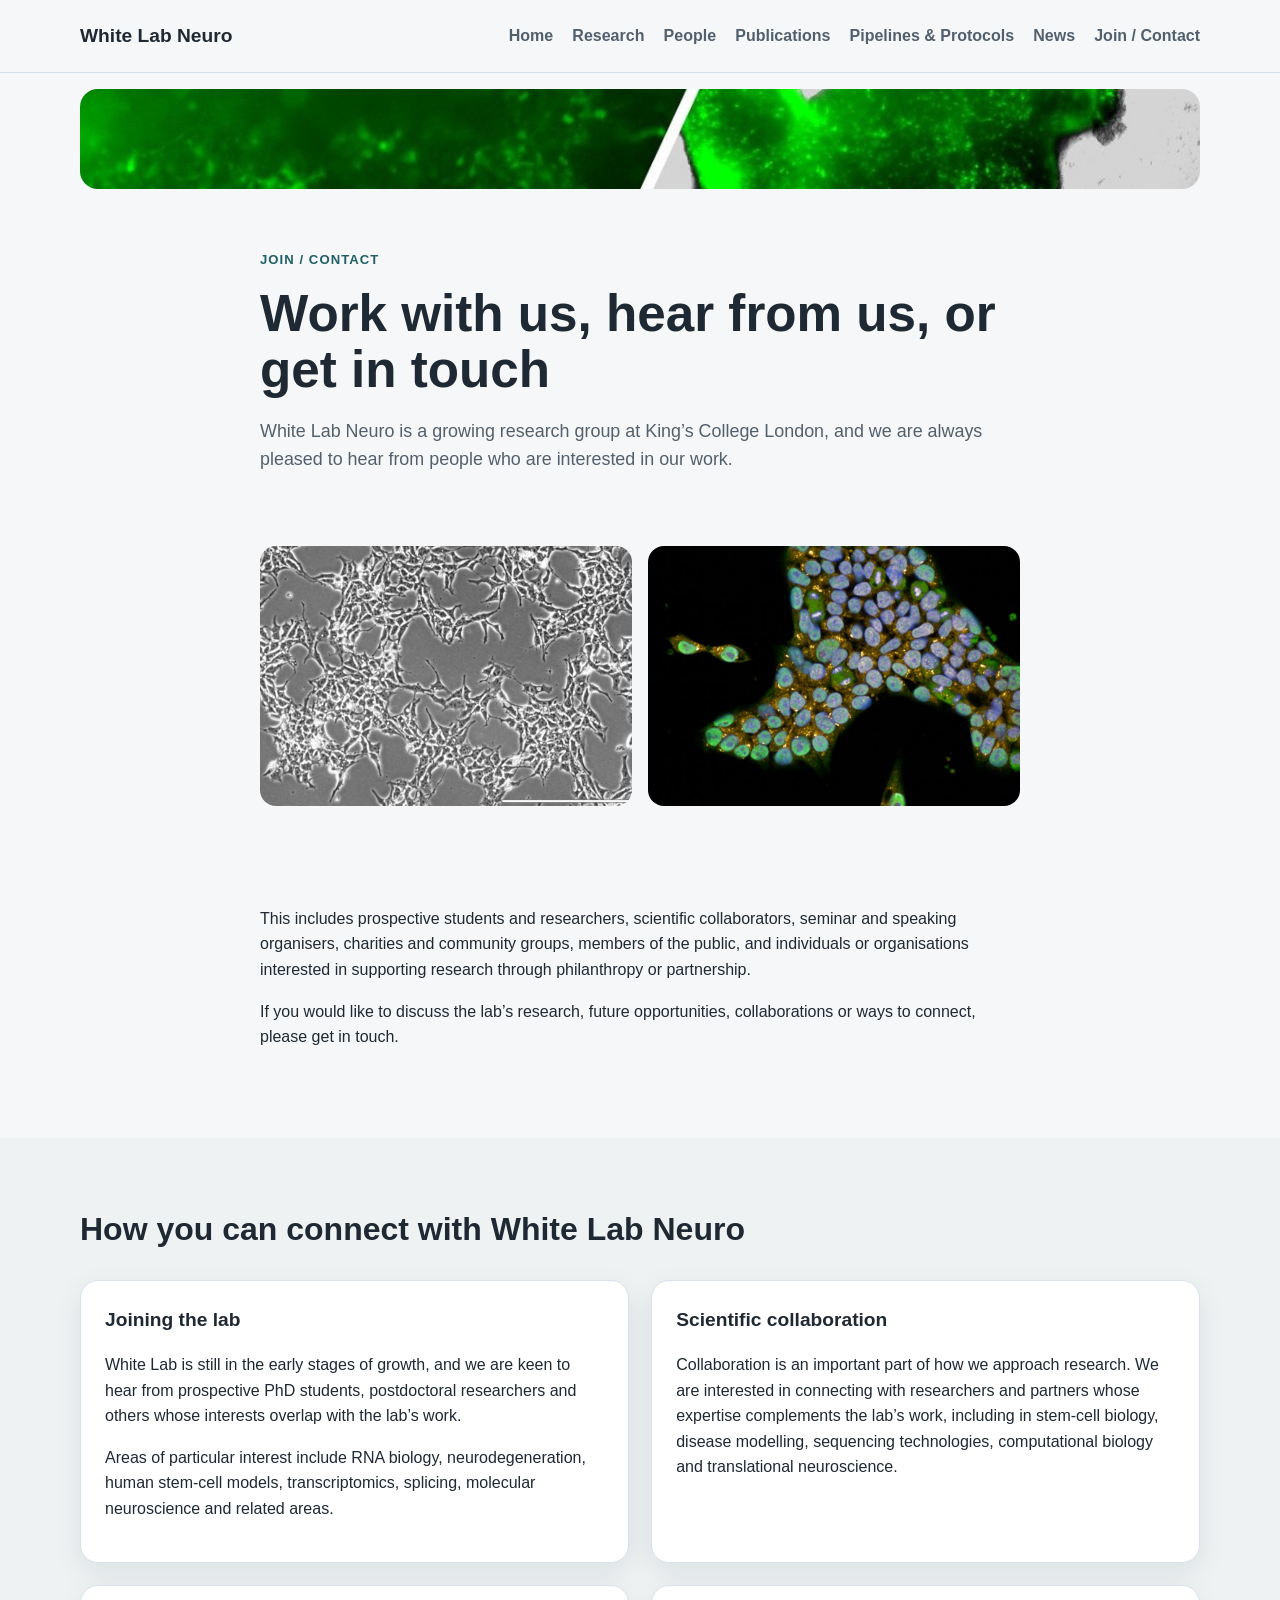
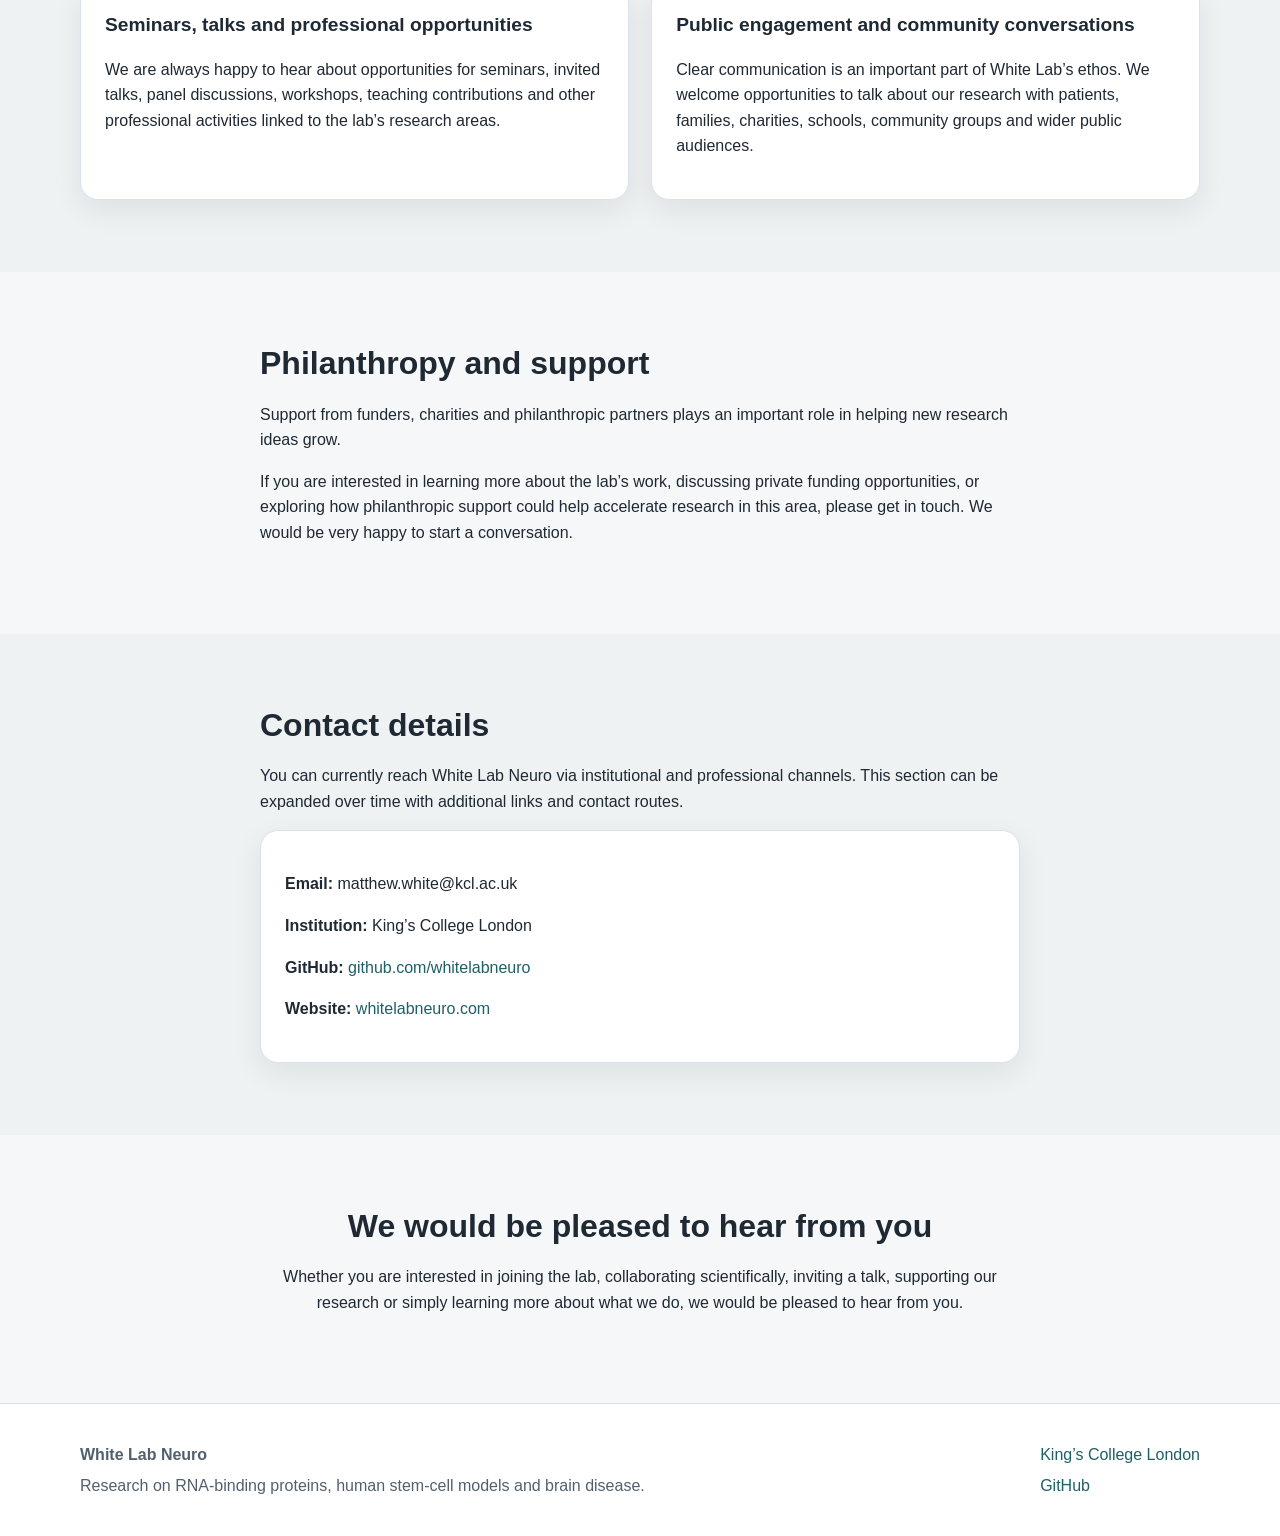
==== contact.html @ cee465a3 "Update contact.html" ====
<!DOCTYPE html>
<html lang="en">
<head>
  <meta charset="utf-8">
  <meta name="viewport" content="width=device-width, initial-scale=1">
  <title>Join / Contact | White Lab Neuro</title>
  <meta name="description" content="Get in touch with White Lab Neuro about collaboration, future opportunities, seminars, public engagement and research support.">
  <link rel="canonical" href="https://whitelabneuro.com/contact.html">
  <link rel="stylesheet" href="style.css">
</head>
<body>
  <header class="site-header">
    <div class="container header-inner">
      <a class="site-title" href="/">White Lab Neuro</a>
      <nav class="site-nav" aria-label="Main navigation">
        <ul>
          <li><a href="/">Home</a></li>
          <li><a href="research.html">Research</a></li>
          <li><a href="people.html">People</a></li>
          <li><a href="publications.html">Publications</a></li>
          <li><a href="pipelines.html">Pipelines &amp; Protocols</a></li>
          <li><a href="news.html">News</a></li>
          <li><a href="contact.html">Join / Contact</a></li>
        </ul>
      </nav>
    </div>
  </header>

  <main>
    <section class="section page-banner-section">
  <div class="container">
    <img src="images/page-images/common-banner-neurons.jpg" alt="Fluorescence microscopy banner image of human neurons" class="page-banner-image">
  </div>
</section>
    
    <section class="hero hero-small">
      <div class="container narrow">
        <p class="eyebrow">Join / Contact</p>
        <h1>Work with us, hear from us, or get in touch</h1>
        <p class="lead">
          White Lab Neuro is a growing research group at King’s College London, and we are always
          pleased to hear from people who are interested in our work.
        </p>
      </div>
    </section>

<section class="section page-image-section">
  <div class="container narrow">
    <div class="page-image-grid">
      <img src="images/page-images/iPSCs.jpg" alt="Brightfield image of induced pluripotent stem cells">
      <img src="images/page-images/Human-stem-cells-TDP-43.jpg" alt="Fluorescence microscopy image of human stem cells with TDP-43 staining">
    </div>
  </div>
</section>
    
    <section class="section">
      <div class="container narrow">
        <p>
          This includes prospective students and researchers, scientific collaborators, seminar and
          speaking organisers, charities and community groups, members of the public, and
          individuals or organisations interested in supporting research through philanthropy or
          partnership.
        </p>
        <p>
          If you would like to discuss the lab’s research, future opportunities, collaborations or
          ways to connect, please get in touch.
        </p>
      </div>
    </section>

    <section class="section section-alt">
      <div class="container">
        <h2>How you can connect with White Lab Neuro</h2>
        <div class="card-grid">
          <article class="card">
            <h3>Joining the lab</h3>
            <p>
              White Lab is still in the early stages of growth, and we are keen to hear from
              prospective PhD students, postdoctoral researchers and others whose interests overlap
              with the lab’s work.
            </p>
            <p>
              Areas of particular interest include RNA biology, neurodegeneration, human stem-cell
              models, transcriptomics, splicing, molecular neuroscience and related areas.
            </p>
          </article>

          <article class="card">
            <h3>Scientific collaboration</h3>
            <p>
              Collaboration is an important part of how we approach research. We are interested in
              connecting with researchers and partners whose expertise complements the lab’s work,
              including in stem-cell biology, disease modelling, sequencing technologies,
              computational biology and translational neuroscience.
            </p>
          </article>

          <article class="card">
            <h3>Seminars, talks and professional opportunities</h3>
            <p>
              We are always happy to hear about opportunities for seminars, invited talks, panel
              discussions, workshops, teaching contributions and other professional activities linked
              to the lab’s research areas.
            </p>
          </article>

          <article class="card">
            <h3>Public engagement and community conversations</h3>
            <p>
              Clear communication is an important part of White Lab’s ethos. We welcome opportunities
              to talk about our research with patients, families, charities, schools, community
              groups and wider public audiences.
            </p>
          </article>
        </div>
      </div>
    </section>

    <section class="section">
      <div class="container narrow">
        <h2>Philanthropy and support</h2>
        <p>
          Support from funders, charities and philanthropic partners plays an important role in
          helping new research ideas grow.
        </p>
        <p>
          If you are interested in learning more about the lab’s work, discussing private funding
          opportunities, or exploring how philanthropic support could help accelerate research in
          this area, please get in touch. We would be very happy to start a conversation.
        </p>
      </div>
    </section>

    <section class="section section-alt">
      <div class="container narrow">
        <h2>Contact details</h2>
        <p>
          You can currently reach White Lab Neuro via institutional and professional channels. This
          section can be expanded over time with additional links and contact routes.
        </p>

        <div class="card">
          <p><strong>Email:</strong> matthew.white@kcl.ac.uk</p>
          <p><strong>Institution:</strong> King’s College London</p>
          <p><strong>GitHub:</strong> <a href="https://github.com/whitelabneuro/pipelines-and-protocols" target="_blank" rel="noopener noreferrer">github.com/whitelabneuro</a></p>
          <p><strong>Website:</strong> <a href="https://whitelabneuro.com" target="_blank" rel="noopener noreferrer">whitelabneuro.com</a></p>
        </div>
      </div>
    </section>

    <section class="section callout">
      <div class="container narrow">
        <h2>We would be pleased to hear from you</h2>
        <p>
          Whether you are interested in joining the lab, collaborating scientifically, inviting a
          talk, supporting our research or simply learning more about what we do, we would be
          pleased to hear from you.
        </p>
      </div>
    </section>
  </main>

  <footer class="site-footer">
    <div class="container footer-inner">
      <div>
        <p class="footer-title">White Lab Neuro</p>
        <p>Research on RNA-binding proteins, human stem-cell models and brain disease.</p>
      </div>
      <div>
        <p><a href="https://www.kcl.ac.uk/" target="_blank" rel="noopener noreferrer">King’s College London</a></p>
        <p><a href="https://github.com/whitelabneuro/pipelines-and-protocols" target="_blank" rel="noopener noreferrer">GitHub</a></p>
      </div>
    </div>
  </footer>
</body>
</html>
---- style.css ----
*,
*::before,
*::after {
  box-sizing: border-box;
}

:root {
  --bg: #f6f7f8;
  --surface: #ffffff;
  --surface-alt: #eef2f3;
  --text: #1f2933;
  --muted: #52606d;
  --border: #d9e2ec;
  --accent: #1f5f66;
  --accent-dark: #16474c;
  --shadow: 0 10px 30px rgba(15, 23, 42, 0.08);
  --radius: 18px;
  --max-width: 1120px;
}

html {
  scroll-behavior: smooth;
}

body {
  margin: 0;
  font-family: Arial, Helvetica, sans-serif;
  color: var(--text);
  background: var(--bg);
  line-height: 1.6;
}

img {
  max-width: 100%;
  display: block;
}

a {
  color: var(--accent);
  text-decoration: none;
}

a:hover {
  text-decoration: underline;
}

.container {
  width: min(var(--max-width), calc(100% - 2rem));
  margin: 0 auto;
}

.narrow {
  width: min(760px, 100%);
}

.site-header {
  background: rgba(246, 247, 248, 0.94);
  border-bottom: 1px solid var(--border);
  position: sticky;
  top: 0;
  backdrop-filter: blur(8px);
  z-index: 50;
}

.header-inner {
  display: flex;
  justify-content: space-between;
  align-items: center;
  gap: 1rem;
  min-height: 72px;
}

.site-title {
  font-size: 1.2rem;
  font-weight: 700;
  color: var(--text);
}

.site-title:hover {
  text-decoration: none;
}

.site-nav ul {
  list-style: none;
  display: flex;
  flex-wrap: wrap;
  gap: 1.2rem;
  margin: 0;
  padding: 0;
}

.site-nav a {
  color: var(--muted);
  font-weight: 600;
}

.site-nav a:hover {
  color: var(--accent);
  text-decoration: none;
}

.hero {
  padding: 5rem 0 4rem;
}

.hero-grid {
  display: grid;
  grid-template-columns: 1.6fr 0.9fr;
  gap: 2rem;
  align-items: center;
}

.eyebrow {
  margin: 0 0 0.8rem;
  text-transform: uppercase;
  letter-spacing: 0.08em;
  font-size: 0.82rem;
  color: var(--accent);
  font-weight: 700;
}

.hero h1 {
  margin: 0 0 1rem;
  font-size: clamp(2.2rem, 4vw, 4rem);
  line-height: 1.1;
}

.lead {
  font-size: 1.12rem;
  color: var(--muted);
  max-width: 760px;
}

.hero-actions {
  display: flex;
  flex-wrap: wrap;
  gap: 0.9rem;
  margin-top: 1.5rem;
}

.hero-small {
  padding: 2.5rem 0 2rem;
}

.button {
  display: inline-block;
  padding: 0.9rem 1.2rem;
  border-radius: 999px;
  font-weight: 700;
  transition: 0.2s ease;
}

.button:hover {
  text-decoration: none;
  transform: translateY(-1px);
}

.button-primary {
  background: var(--accent);
  color: #ffffff;
}

.button-primary:hover {
  background: var(--accent-dark);
}

.button-secondary {
  background: var(--surface);
  border: 1px solid var(--border);
  color: var(--text);
}

.hero-card,
.card,
.feature-list,
.split-highlight > div {
  background: var(--surface);
  border: 1px solid var(--border);
  border-radius: var(--radius);
  box-shadow: var(--shadow);
}

.hero-card {
  padding: 1.6rem;
}

.hero-card h2 {
  margin-top: 0;
  margin-bottom: 0.75rem;
}

.section {
  padding: 4.5rem 0;
}

.section-alt {
  background: var(--surface-alt);
}

.section h2 {
  margin-top: 0;
  margin-bottom: 1.2rem;
  font-size: 2rem;
  line-height: 1.2;
}

.card-grid {
  display: grid;
  grid-template-columns: repeat(2, minmax(0, 1fr));
  gap: 1.4rem;
  margin-top: 2rem;
}

.card {
  padding: 1.5rem;
}

.card h3 {
  margin-top: 0;
  margin-bottom: 0.75rem;
  font-size: 1.2rem;
}

.two-column {
  display: grid;
  grid-template-columns: 1.2fr 0.9fr;
  gap: 2rem;
  align-items: start;
}

.feature-list {
  padding: 1.5rem;
}

.feature-list ul {
  margin: 0;
  padding-left: 1.1rem;
}

.feature-list li + li {
  margin-top: 0.7rem;
}

.split-highlight {
  display: grid;
  grid-template-columns: repeat(2, minmax(0, 1fr));
  gap: 1.4rem;
}

.split-highlight > div {
  padding: 1.5rem;
}

.text-link {
  font-weight: 700;
}

.callout {
  text-align: center;
}

.site-footer {
  border-top: 1px solid var(--border);
  background: var(--surface);
  padding: 2rem 0;
}

.footer-inner {
  display: flex;
  justify-content: space-between;
  gap: 2rem;
  flex-wrap: wrap;
}

.footer-title {
  font-weight: 700;
  margin-top: 0;
  margin-bottom: 0.4rem;
}

.site-footer p {
  margin: 0.35rem 0;
  color: var(--muted);
}

main .narrow p {
  margin-bottom: 1rem;
}

.publication-card {
  display: flex;
  flex-direction: column;
  height: 100%;
}

.publication-image-wrap {
  width: 100%;
  margin-bottom: 0.4rem;
  padding: 0;
  background: transparent;
  border: none;
  border-radius: 0;
}

.publication-image {
  width: 100%;
  height: 120px;
  object-fit: contain;
  display: block;
  background: transparent;
  border: none;
  border-radius: 0;
}

.publication-top {
  display: block;
}

.publication-middle {
  flex-grow: 1;
  display: flex;
  align-items: center;
  justify-content: center;
  margin: 0.75rem 0 1rem;
}

.publication-figure {
  width: 100%;
  max-height: 220px;
  object-fit: contain;
  display: block;
  background: transparent;
  border: none;
  border-radius: 0;
}

.publication-bottom {
  margin-top: auto;
}

.publication-link {
  margin: 0;
  padding-top: 0.4rem;
}

.hero-photo-wrap {
  margin: 1rem 0 1rem;
}

.hero-photo {
  width: 100%;
  max-width: 320px;
  height: auto;
  display: block;
  margin: 0 auto;
  border-radius: 14px;
}

.page-banner-section {
  padding-top: 1rem;
  padding-bottom: 1.25rem;
}

.page-banner-image {
  display: block;
  width: 100%;
  height: 100px;
  object-fit: cover;
  border-radius: 18px;
}

.page-image-section {
  padding-top: 1.5rem;
  padding-bottom: 0.75rem;
}

.page-image-grid {
  display: grid;
  grid-template-columns: repeat(2, minmax(0, 1fr));
  gap: 1rem;
}

.page-image-grid img {
  display: block;
  width: 100%;
  height: 260px;
  object-fit: cover;
  border-radius: 16px;
}

@media (max-width: 700px) {
  .page-banner-image {
    height: 80px;
  }

  .page-image-grid {
    grid-template-columns: 1fr;
  }

  .page-image-grid img {
    height: auto;
  }
}

@media (max-width: 900px) {
  .hero-grid,
  .two-column,
  .split-highlight,
  .card-grid {
    grid-template-columns: 1fr;
  }

  .header-inner {
    align-items: flex-start;
    flex-direction: column;
    padding: 1rem 0;
  }

  .site-nav ul {
    gap: 0.9rem;
  }

  .hero {
    padding-top: 3.5rem;
  }
}
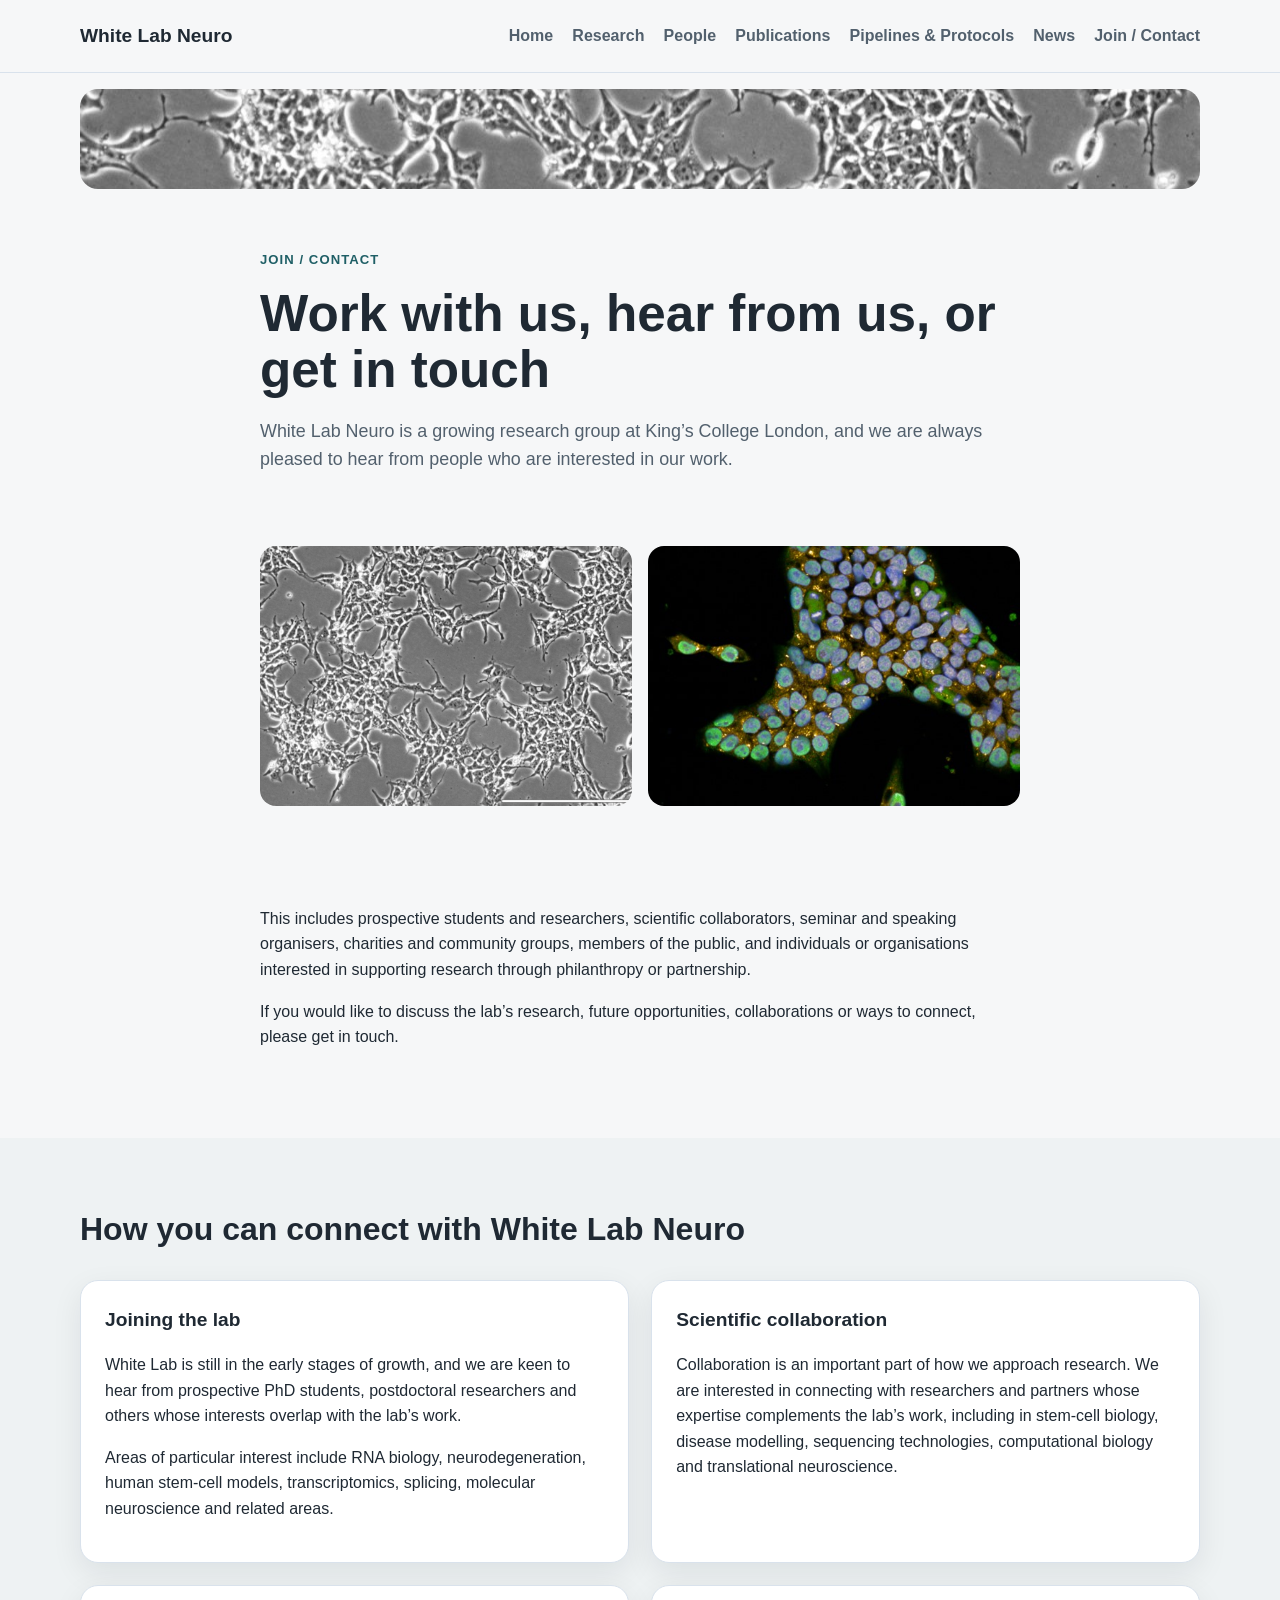
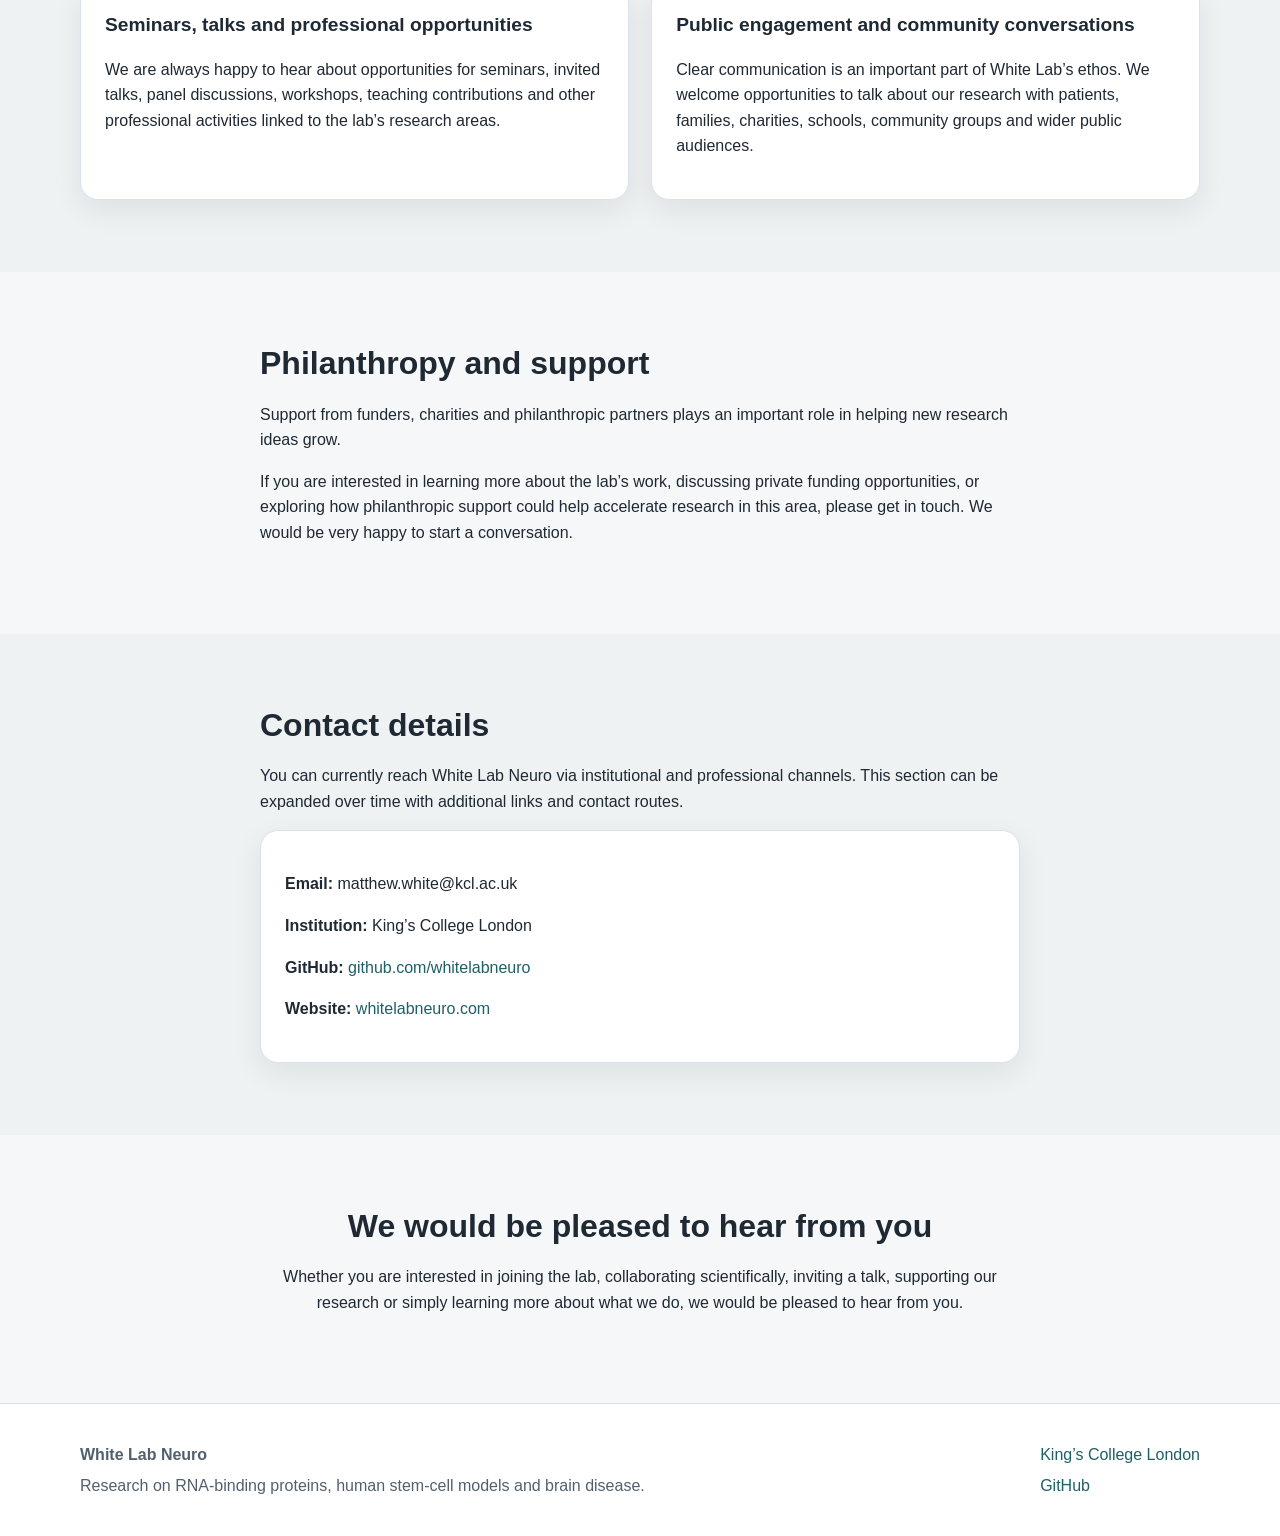
==== commit bb5e461c: "Update contact.html" ====
--- a/contact.html
+++ b/contact.html
@@ -29,7 +29,7 @@
   <main>
     <section class="section page-banner-section">
   <div class="container">
-    <img src="images/page-images/common-banner-neurons.jpg" alt="Fluorescence microscopy banner image of human neurons" class="page-banner-image">
+    <img src="images/page-images/common-banner-iPSCs.jpg" alt="Microscopy banner image of human iPSCs" class="page-banner-image">
   </div>
 </section>
     
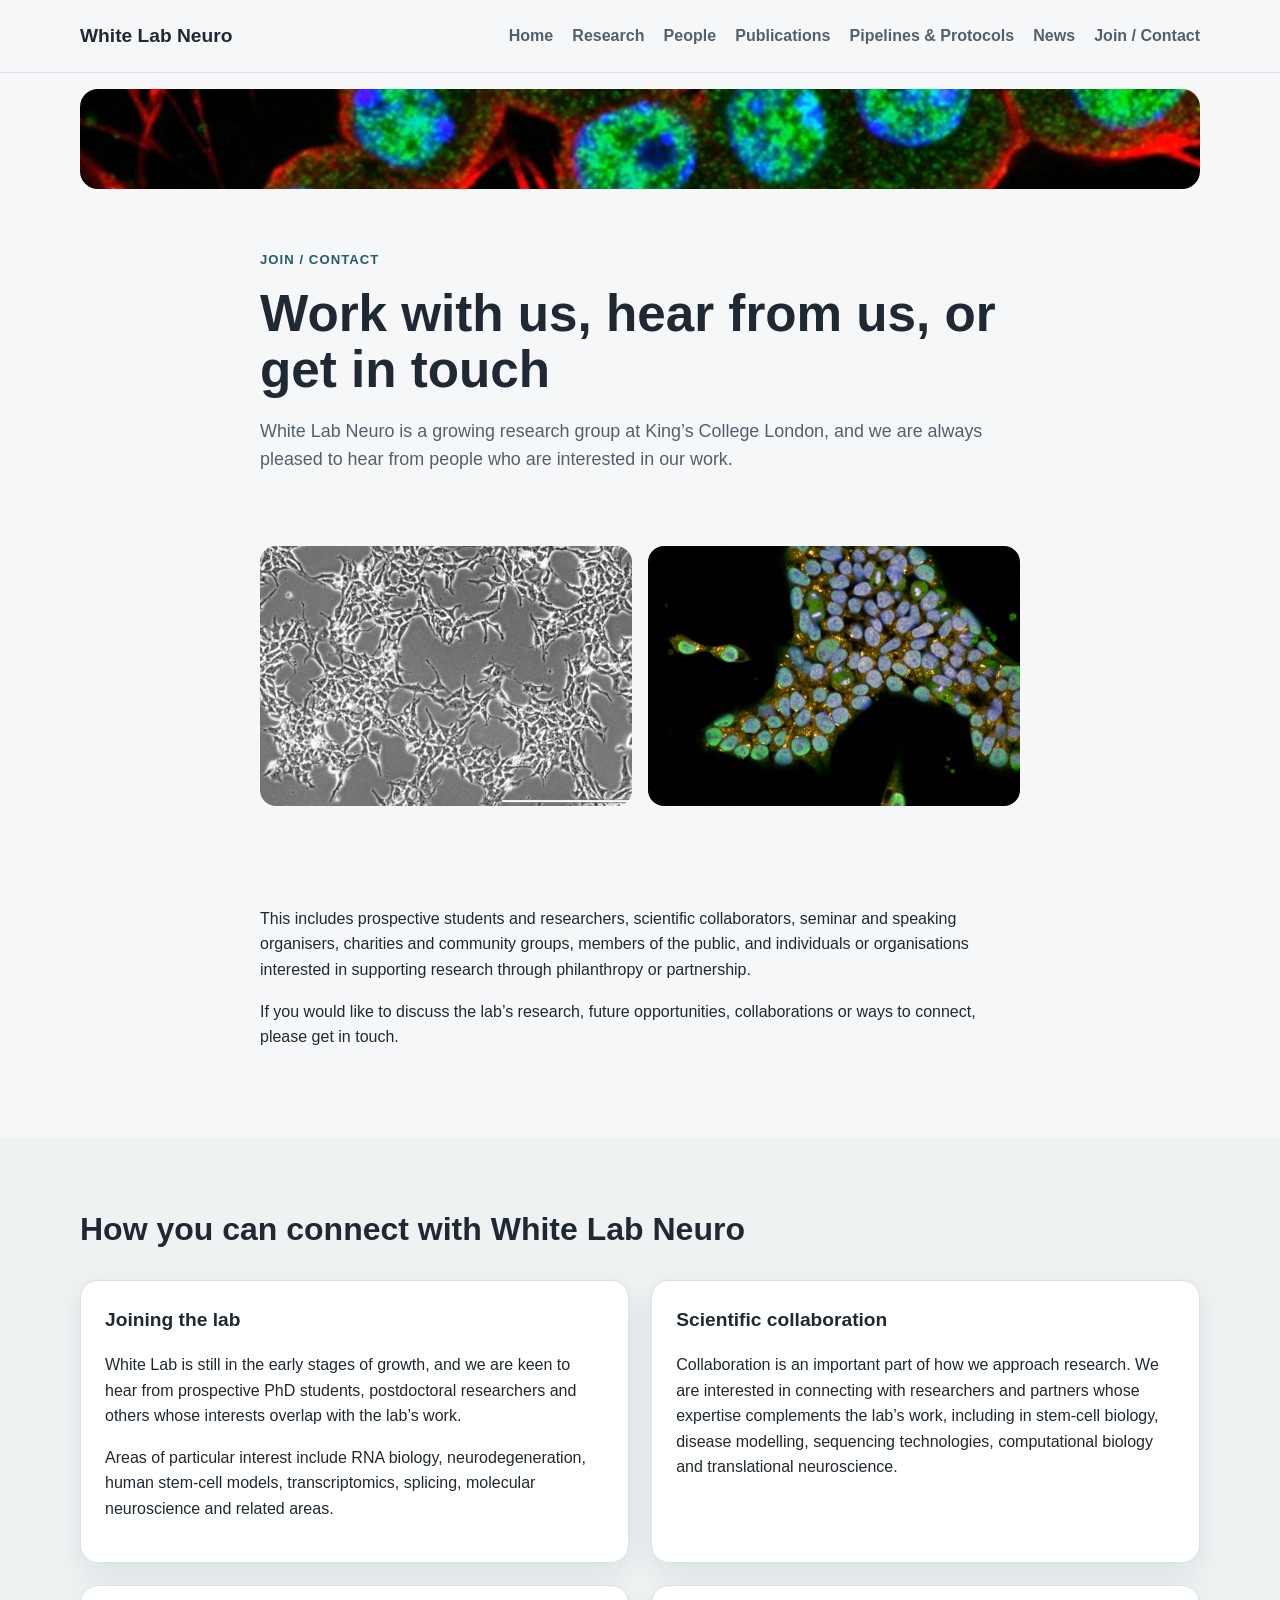
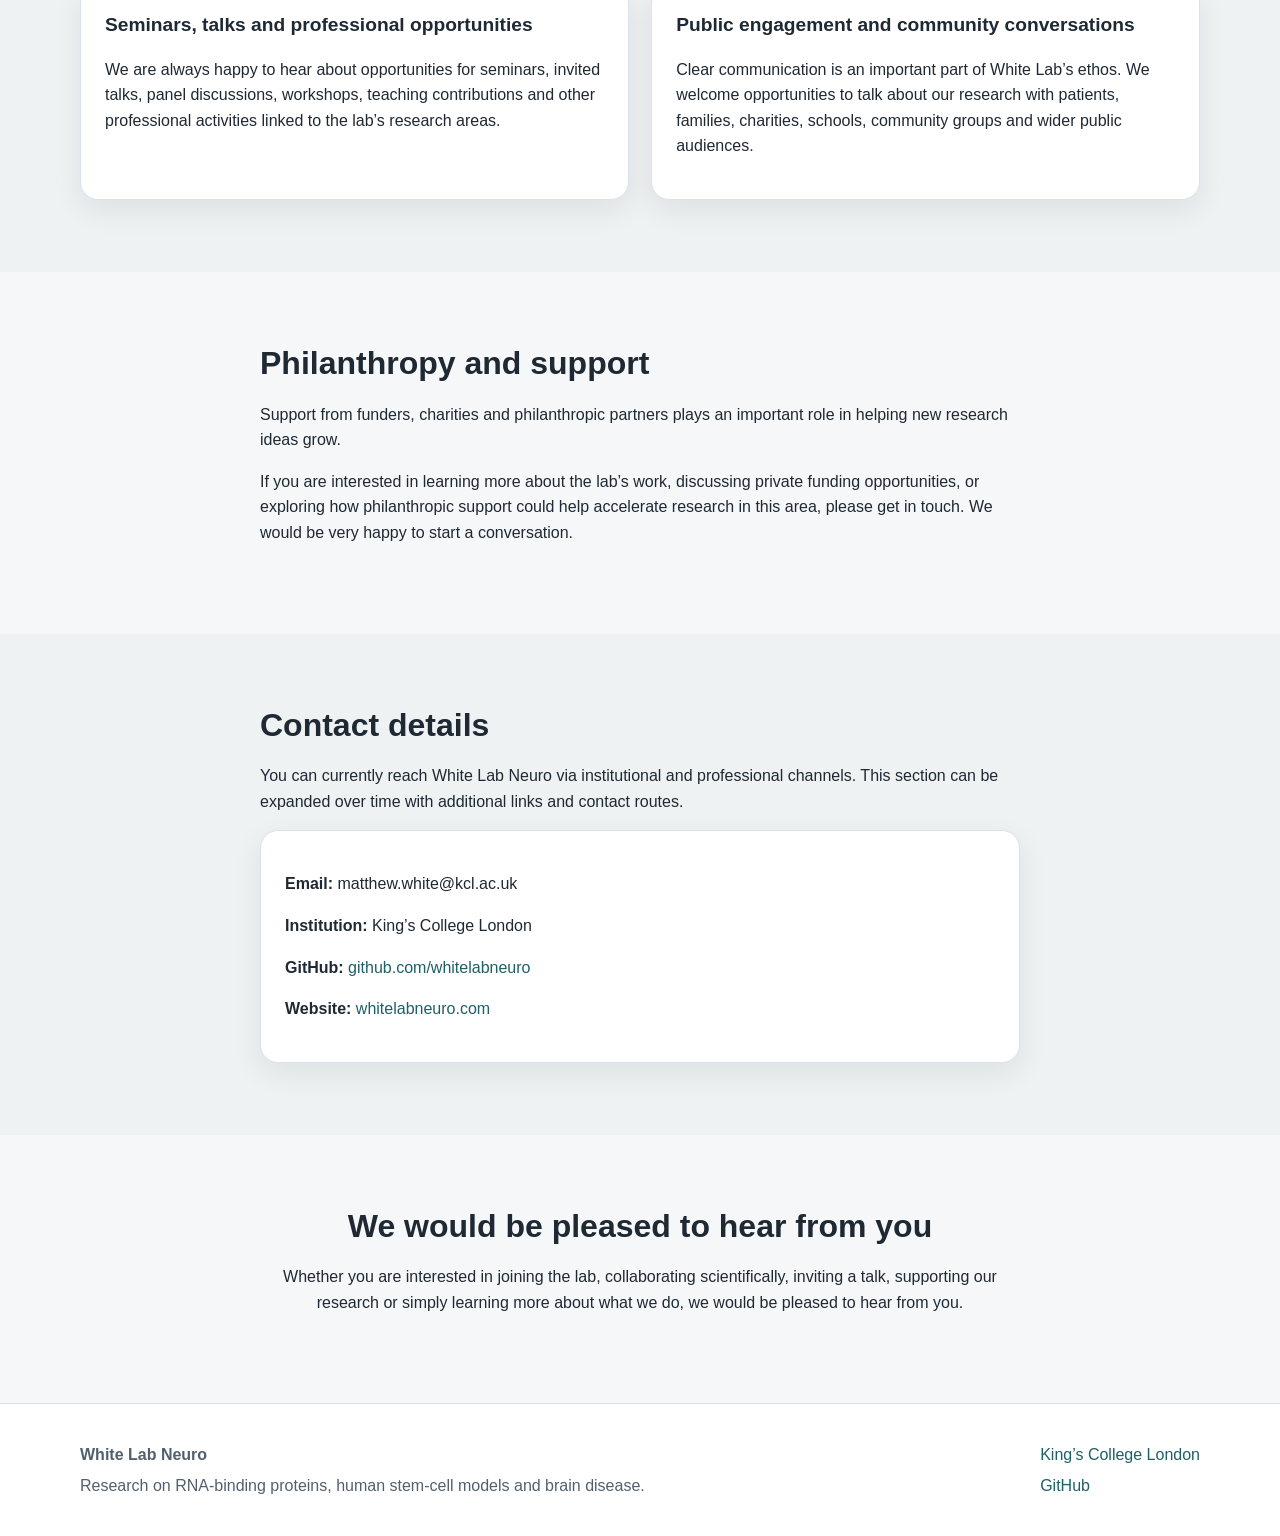
==== commit 898e8258: "Update contact.html" ====
--- a/contact.html
+++ b/contact.html
@@ -29,7 +29,7 @@
   <main>
     <section class="section page-banner-section">
   <div class="container">
-    <img src="images/page-images/common-banner-iPSCs.jpg" alt="Microscopy banner image of human iPSCs" class="page-banner-image">
+    <img src="images/page-images/common-banner-neurons.jpg" alt="Microscopy banner image of human neurons" class="page-banner-image">
   </div>
 </section>
     
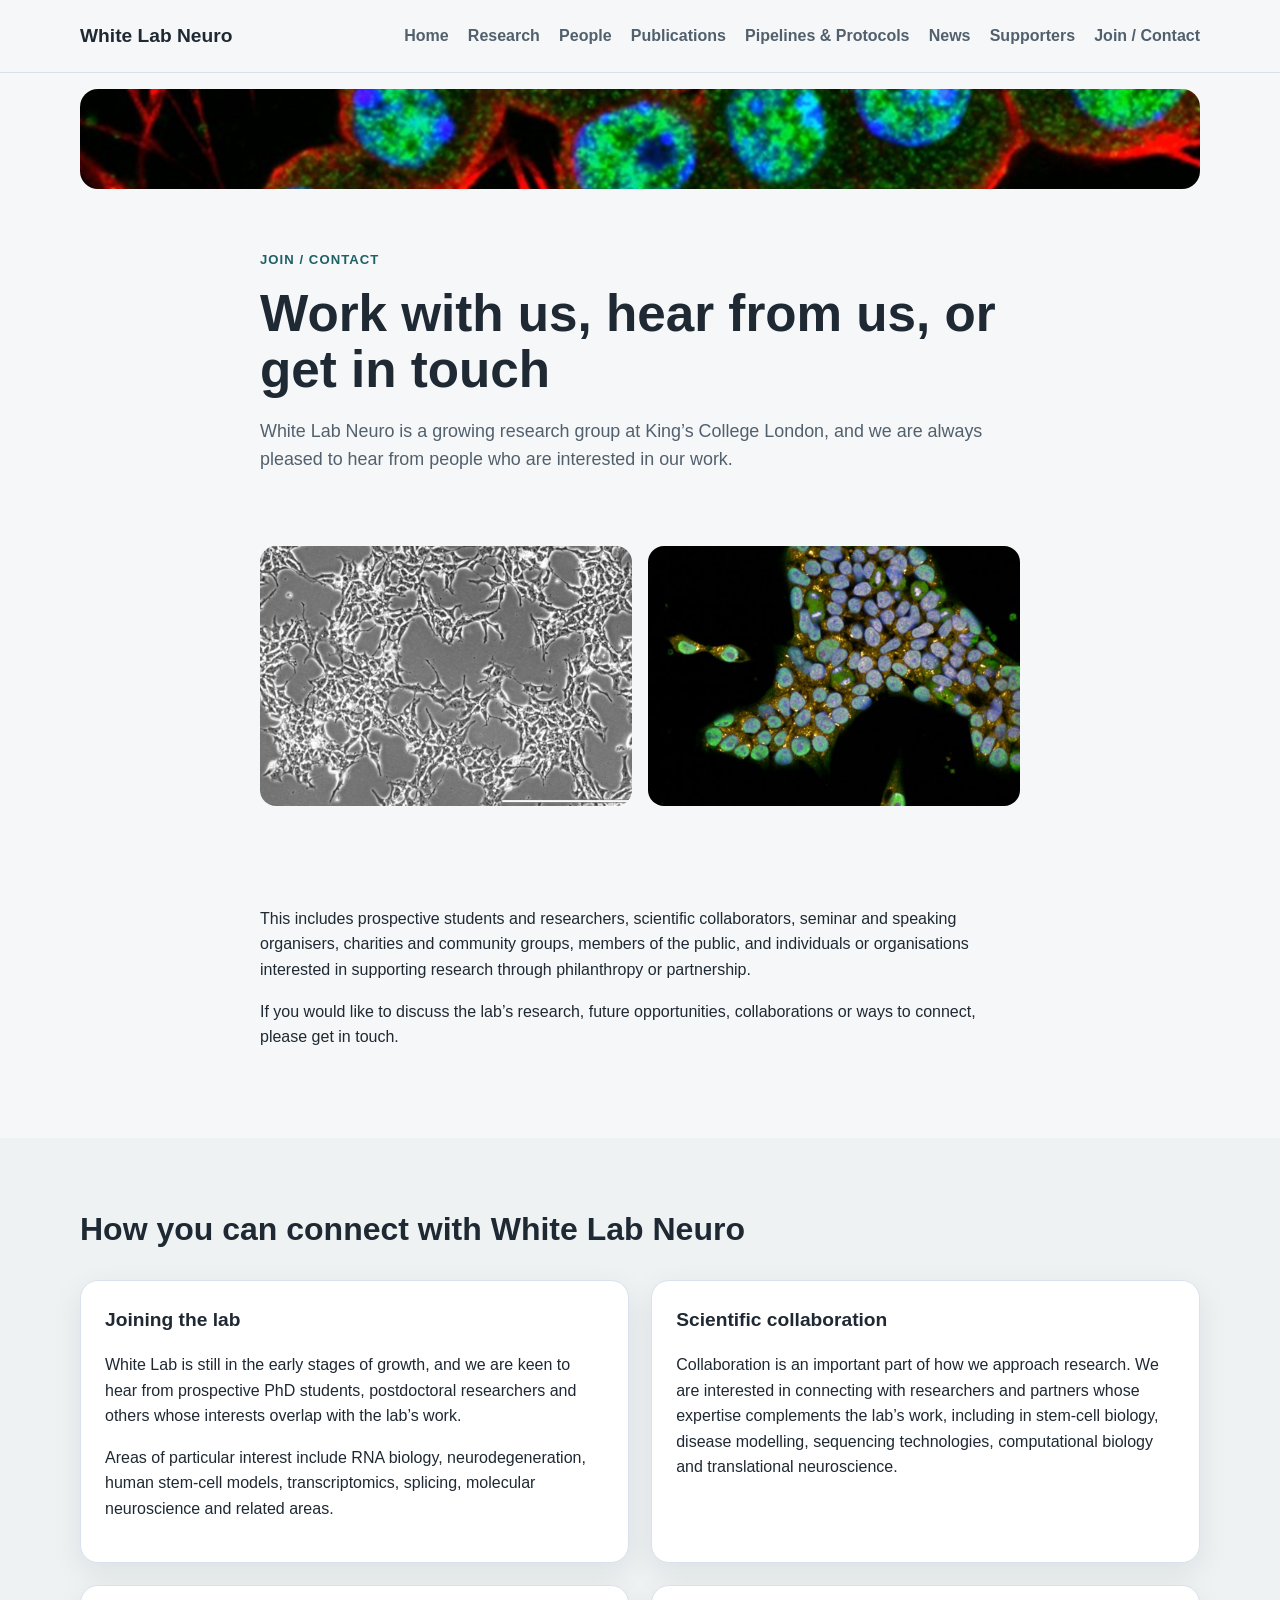
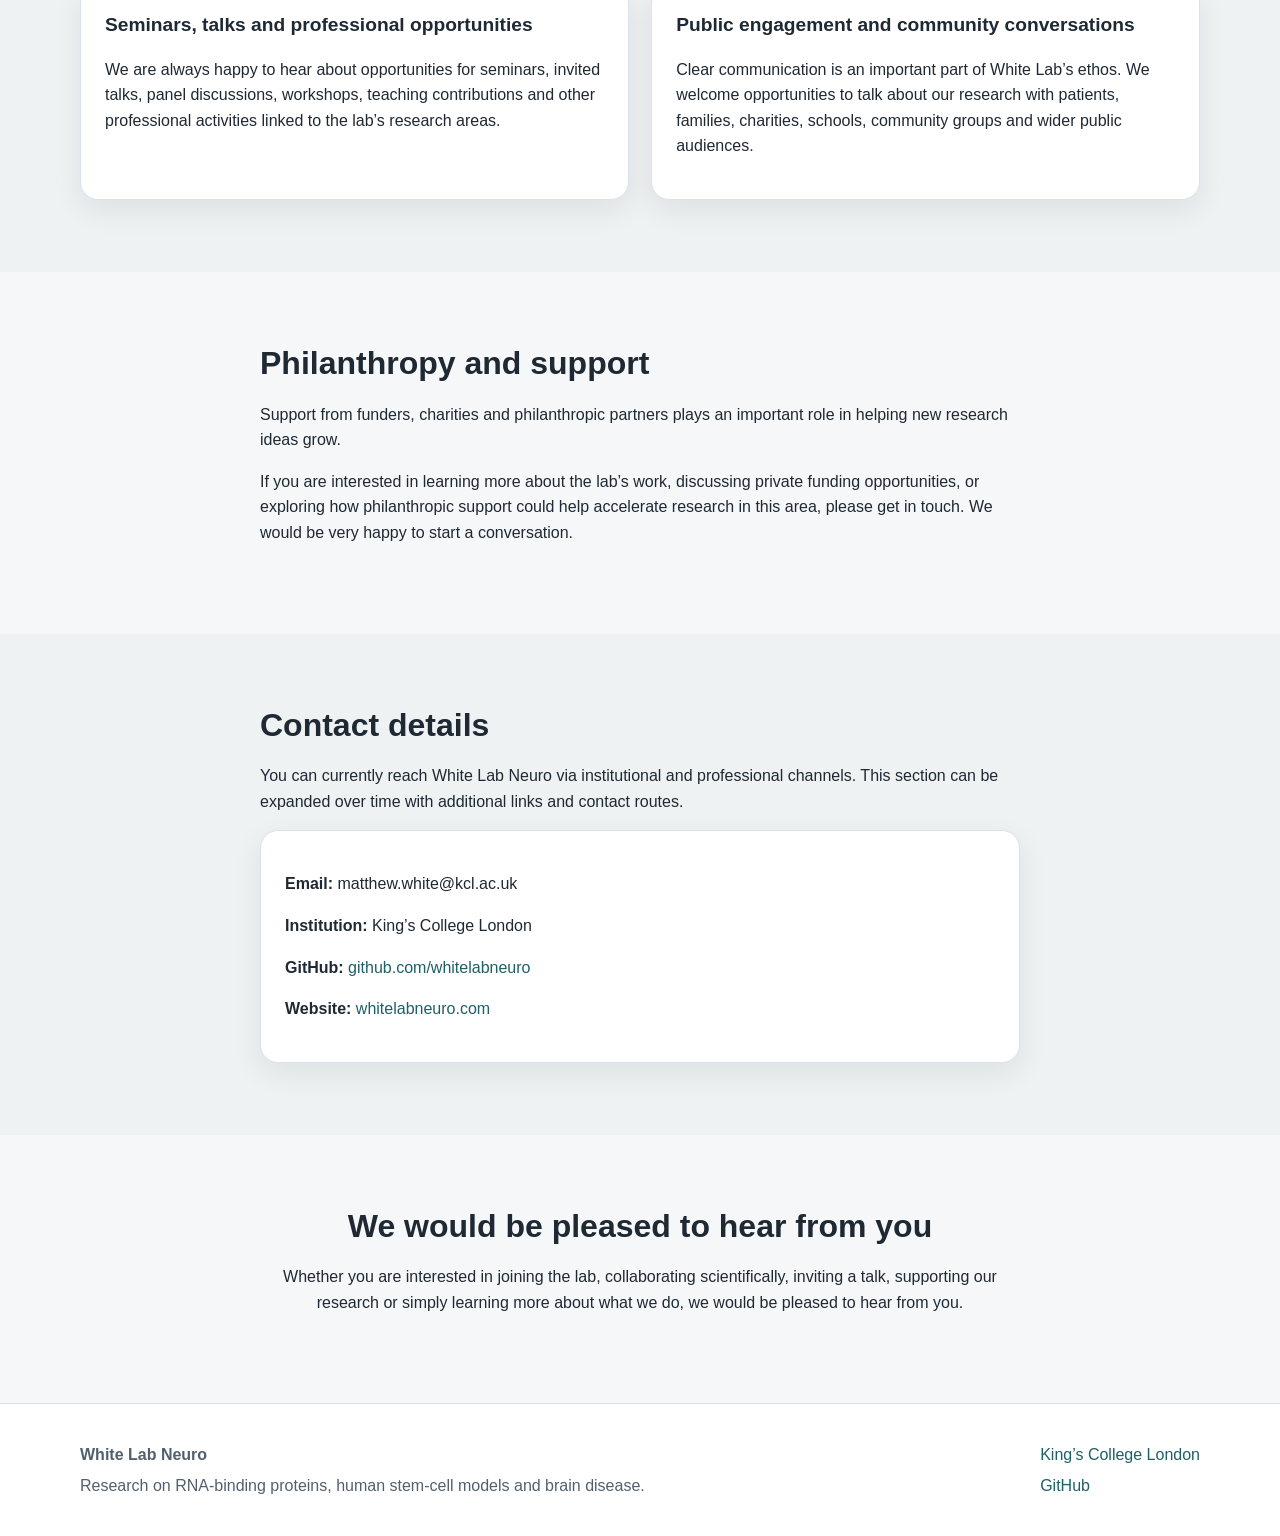
==== commit 289d0b2b: "Update contact.html" ====
--- a/contact.html
+++ b/contact.html
@@ -20,6 +20,7 @@
           <li><a href="publications.html">Publications</a></li>
           <li><a href="pipelines.html">Pipelines &amp; Protocols</a></li>
           <li><a href="news.html">News</a></li>
+          <li><a href="supporters.html">Supporters</a></li>
           <li><a href="contact.html">Join / Contact</a></li>
         </ul>
       </nav>
--- a/style.css
+++ b/style.css
@@ -395,10 +395,12 @@
 
   .page-image-grid {
     grid-template-columns: 1fr;
+    gap: 0.85rem;
   }
 
   .page-image-grid img {
-    height: auto;
+    height: 160px;
+    object-fit: cover;
   }
 }
 
@@ -424,3 +426,71 @@
     padding-top: 3.5rem;
   }
 }
+
+.supporters-intro {
+  max-width: 820px;
+  color: var(--muted);
+  margin-bottom: 2rem;
+}
+
+.supporters-grid {
+  display: grid;
+  grid-template-columns: repeat(3, minmax(0, 1fr));
+  gap: 1.4rem;
+}
+
+.supporter-card {
+  background: var(--surface);
+  border: 1px solid var(--border);
+  border-radius: var(--radius);
+  box-shadow: var(--shadow);
+  padding: 1.5rem;
+}
+
+.supporter-card h3 {
+  margin-top: 0;
+  margin-bottom: 1rem;
+  font-size: 1.15rem;
+}
+
+.logo-grid {
+  display: grid;
+  grid-template-columns: 1fr;
+  gap: 1rem;
+  align-items: center;
+}
+
+.logo-grid img {
+  max-width: 100%;
+  max-height: 90px;
+  width: auto;
+  height: auto;
+  object-fit: contain;
+  margin: 0 auto;
+}
+
+.supporters-link {
+  margin-top: 1.5rem;
+}
+
+@media (max-width: 900px) {
+  .supporters-grid {
+    grid-template-columns: 1fr;
+  }
+}
+
+.logo-panel {
+  display: grid;
+  grid-template-columns: repeat(auto-fit, minmax(220px, 1fr));
+  gap: 1.5rem;
+  align-items: center;
+}
+
+.logo-panel img {
+  max-width: 100%;
+  max-height: 120px;
+  width: auto;
+  height: auto;
+  object-fit: contain;
+  margin: 0 auto;
+}
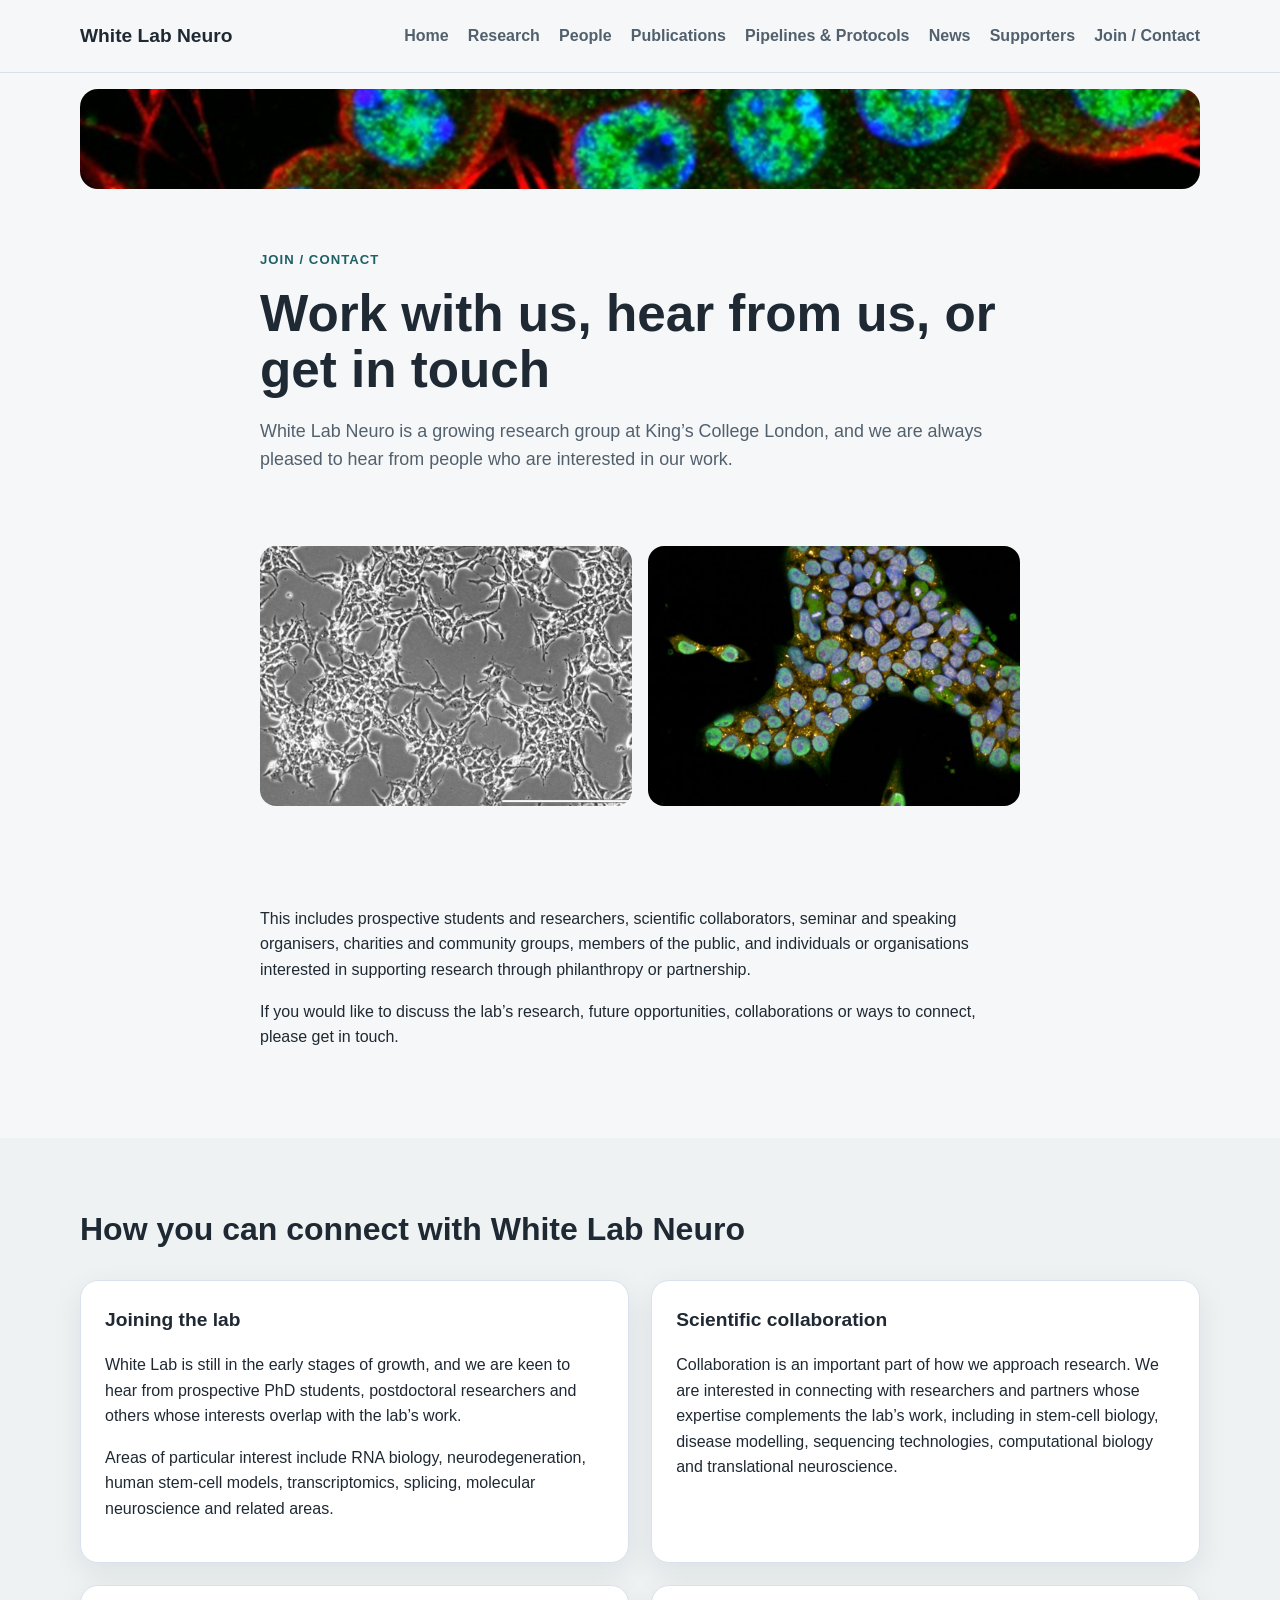
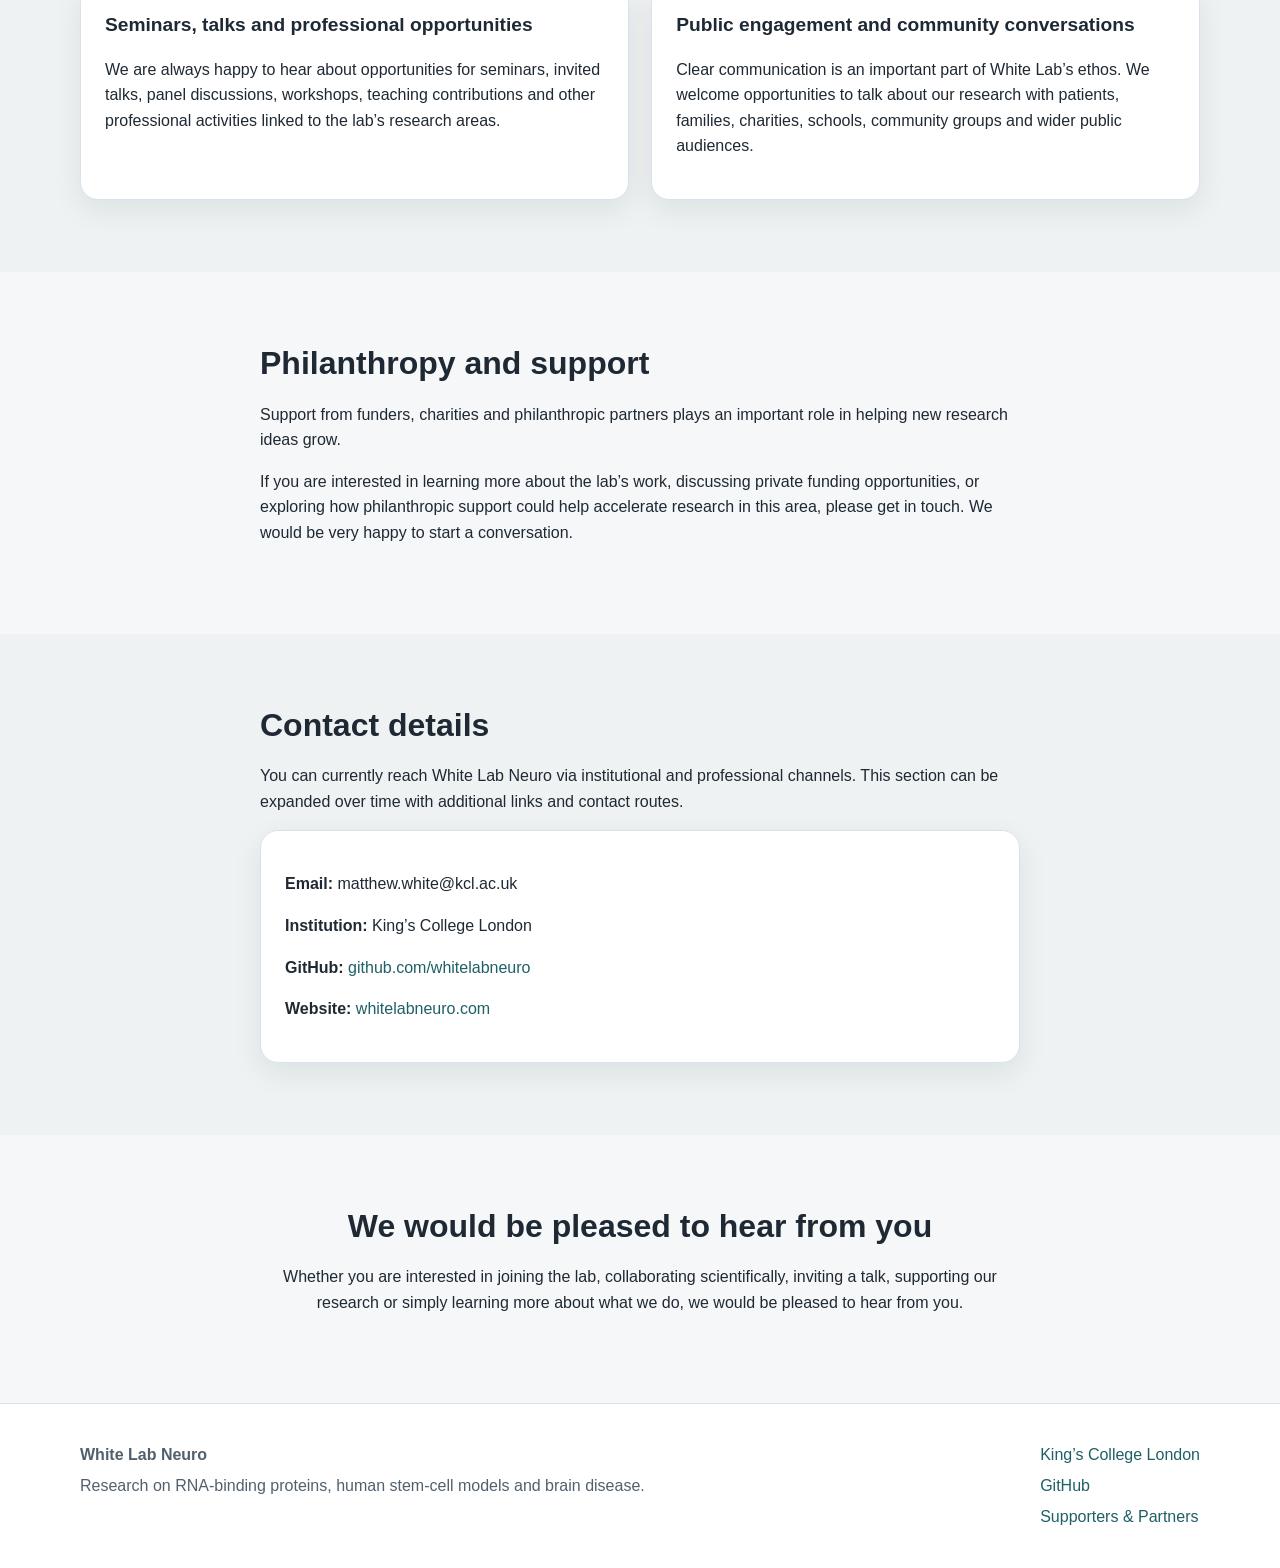
==== commit fca37d66: "Update contact.html" ====
--- a/contact.html
+++ b/contact.html
@@ -170,6 +170,7 @@
       <div>
         <p><a href="https://www.kcl.ac.uk/" target="_blank" rel="noopener noreferrer">King’s College London</a></p>
         <p><a href="https://github.com/whitelabneuro/pipelines-and-protocols" target="_blank" rel="noopener noreferrer">GitHub</a></p>
+        <p><a href="supporters.html">Supporters &amp; Partners</a></p>
       </div>
     </div>
   </footer>
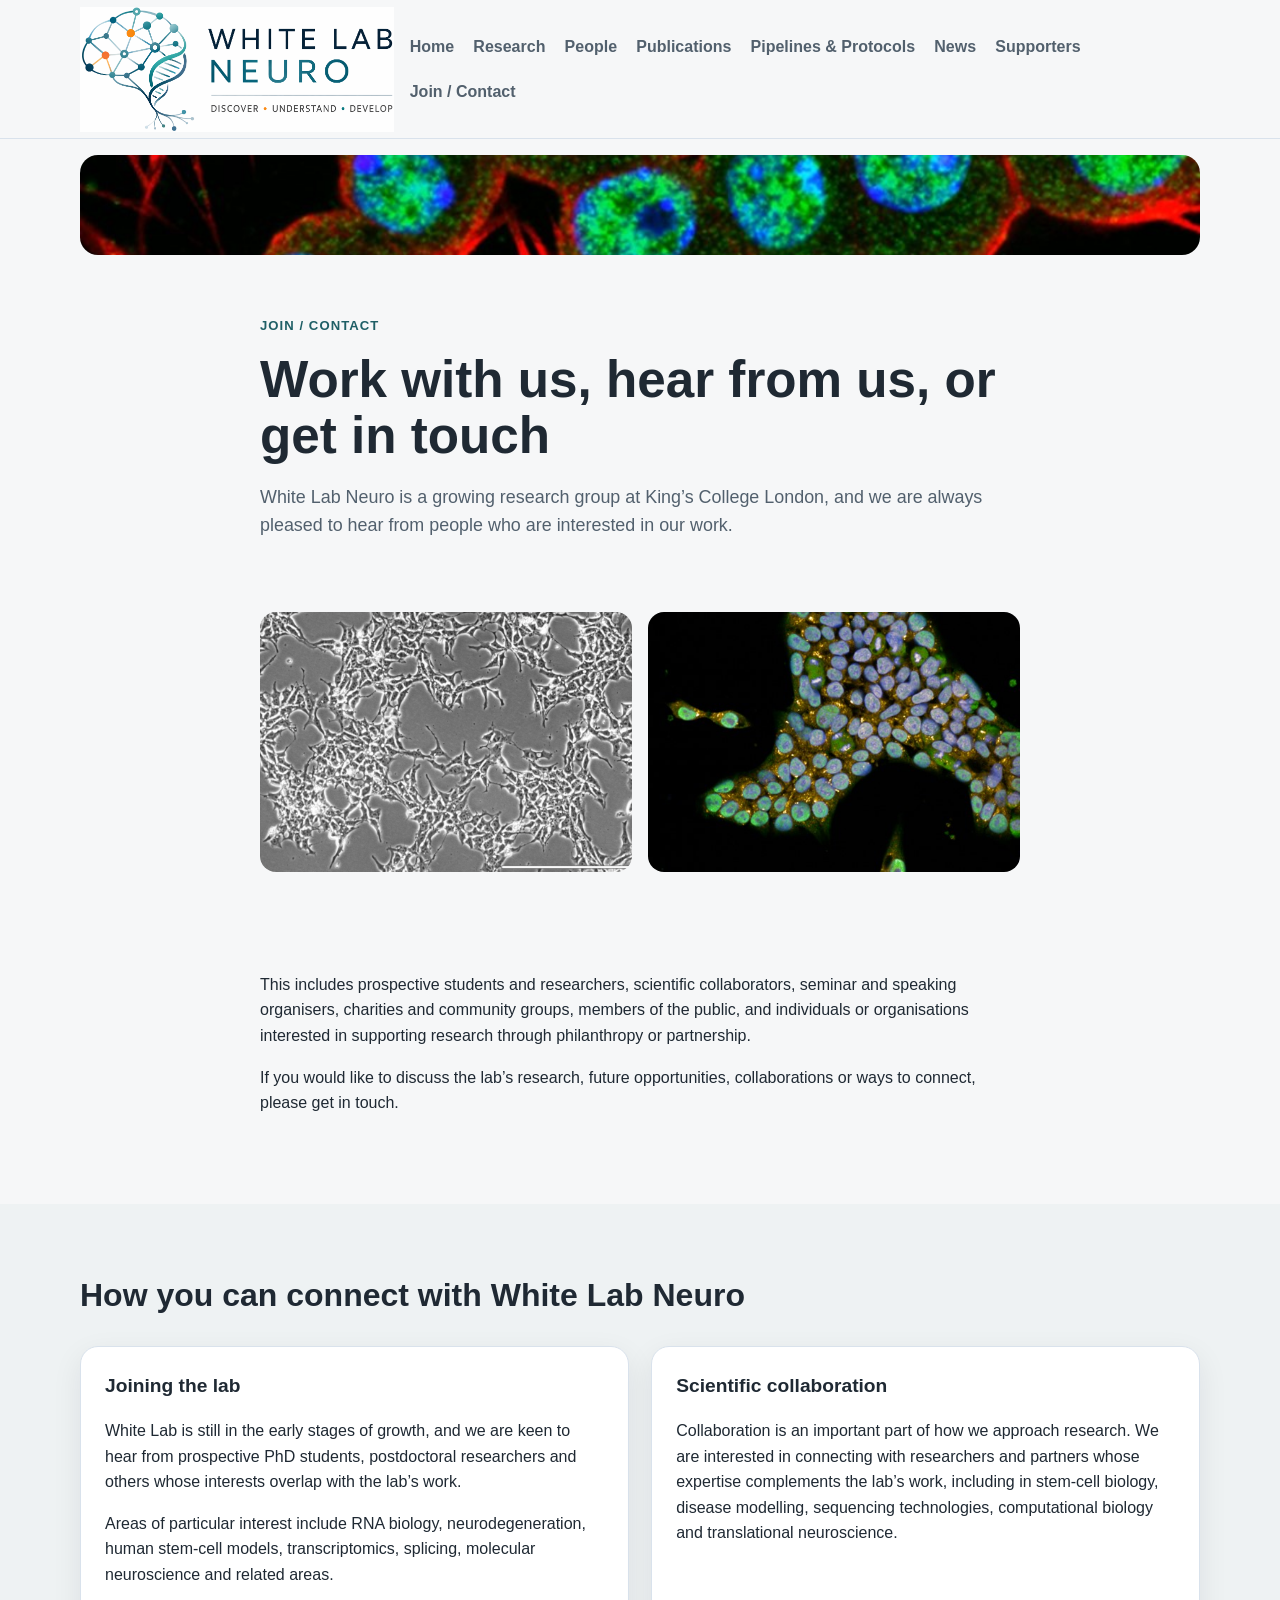
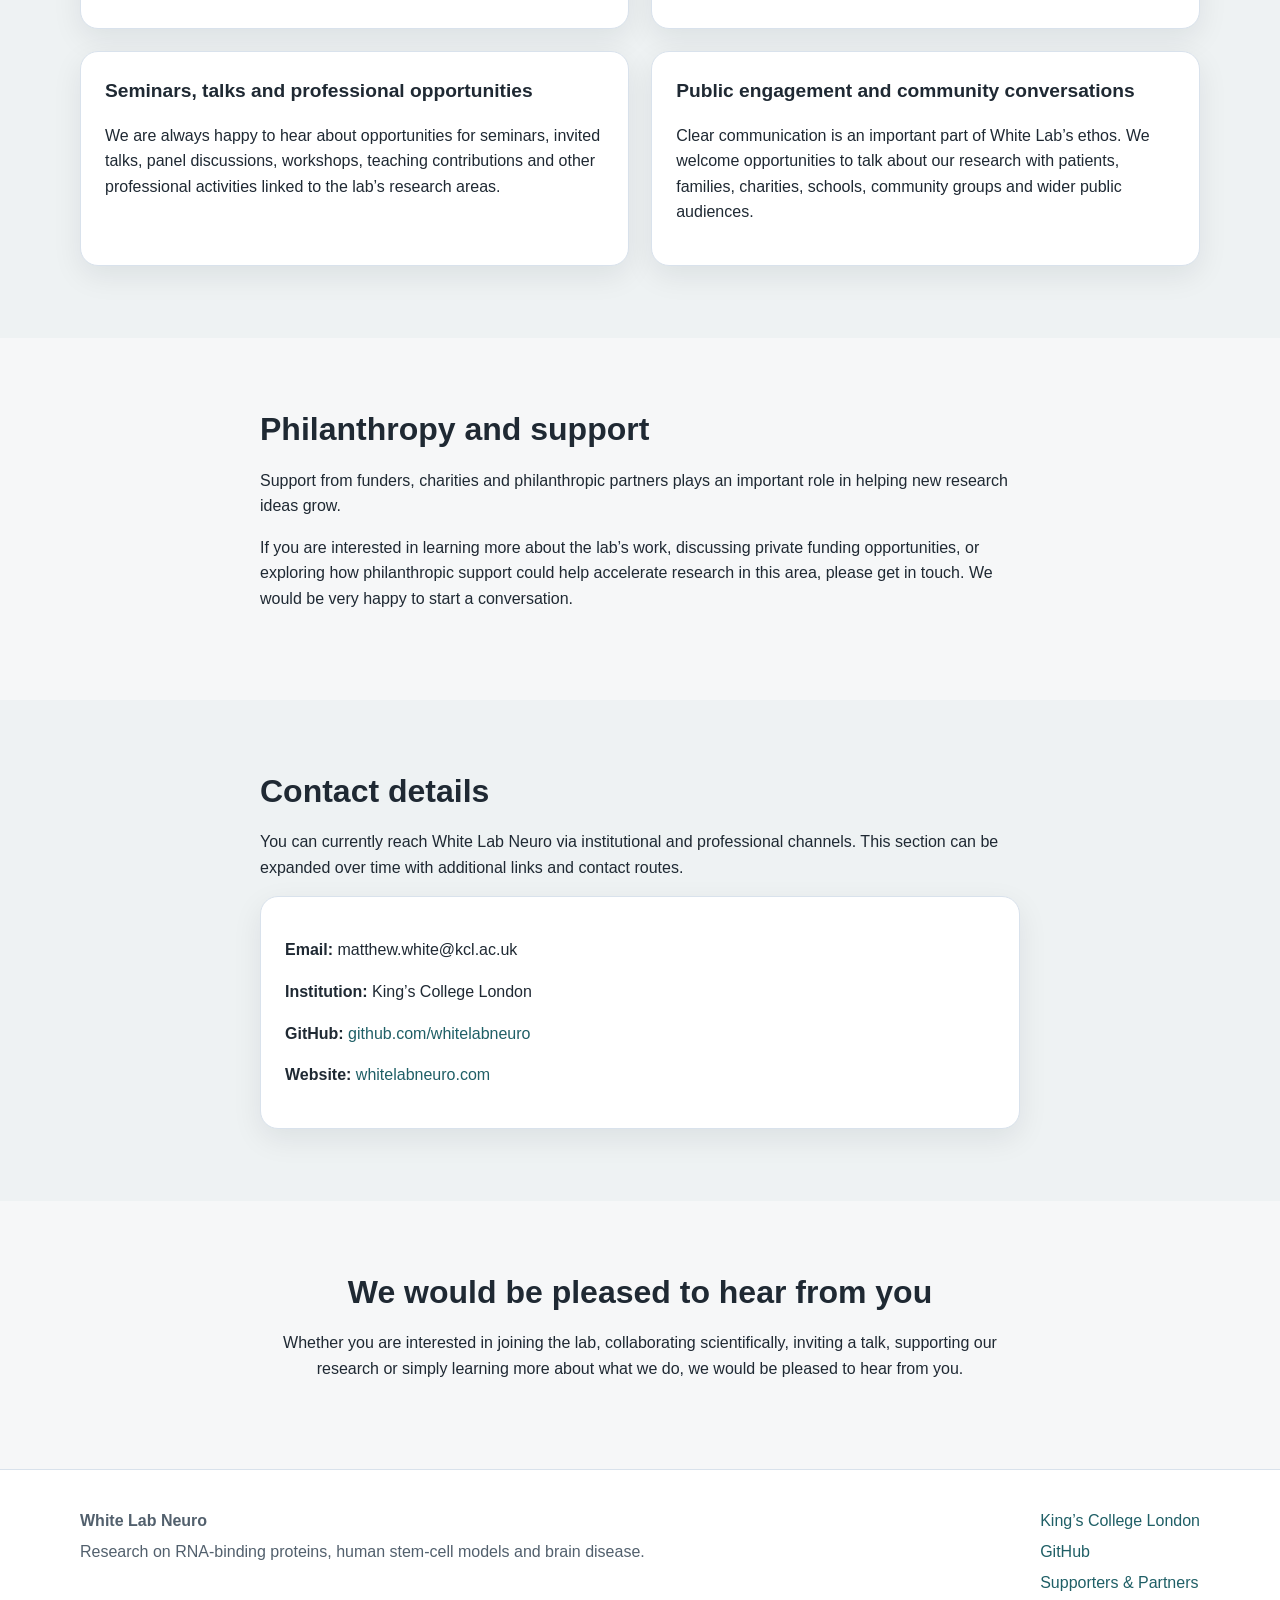
==== commit 773d4005: "Update contact.html" ====
--- a/contact.html
+++ b/contact.html
@@ -11,7 +11,9 @@
 <body>
   <header class="site-header">
     <div class="container header-inner">
-      <a class="site-title" href="/">White Lab Neuro</a>
+      <a class="site-title site-brand" href="/">
+  <img src="images/logos/white-lab-neuro-logo.png" alt="White Lab Neuro logo" class="site-logo-full">
+</a>
       <nav class="site-nav" aria-label="Main navigation">
         <ul>
           <li><a href="/">Home</a></li>
--- a/style.css
+++ b/style.css
@@ -67,7 +67,7 @@
   justify-content: space-between;
   align-items: center;
   gap: 1rem;
-  min-height: 72px;
+  min-height: 138px;
 }
 
 .site-title {
@@ -447,22 +447,17 @@
   padding: 1.5rem;
 }
 
-.supporter-card h3 {
-  margin-top: 0;
-  margin-bottom: 1rem;
-  font-size: 1.15rem;
-}
-
 .logo-grid {
   display: grid;
   grid-template-columns: 1fr;
-  gap: 1rem;
-  align-items: center;
+  gap: 1.25rem;
+  align-items: center;
+  justify-items: center;
 }
 
 .logo-grid img {
   max-width: 100%;
-  max-height: 90px;
+  max-height: 95px;
   width: auto;
   height: auto;
   object-fit: contain;
@@ -494,3 +489,68 @@
   object-fit: contain;
   margin: 0 auto;
 }
+
+.support-story {
+  display: grid;
+  grid-template-columns: 280px 1fr;
+  gap: 1.5rem;
+  align-items: center;
+  background: var(--surface);
+  border: 1px solid var(--border);
+  border-radius: var(--radius);
+  box-shadow: var(--shadow);
+  padding: 1.5rem;
+}
+
+.support-story-image img {
+  width: 100%;
+  height: auto;
+  border-radius: 14px;
+}
+
+.support-story-text h2 {
+  margin-top: 0;
+  margin-bottom: 0.8rem;
+}
+
+.support-story-text p:last-child {
+  margin-bottom: 0;
+}
+
+@media (max-width: 700px) {
+  .support-story {
+    grid-template-columns: 1fr;
+  }
+}
+
+.site-brand {
+  display: inline-flex;
+  align-items: center;
+}
+
+.site-brand:hover {
+  text-decoration: none;
+}
+
+.site-logo-full {
+  height: 125px;
+  width: auto;
+  display: block;
+}
+
+.footer-logo {
+  height: 120px;
+  width: auto;
+  margin-bottom: 0.75rem;
+  display: block;
+}
+
+@media (max-width: 700px) {
+  .site-logo-full {
+    height: 78px;
+  }
+
+  .footer-logo {
+    height: 78px;
+  }
+}
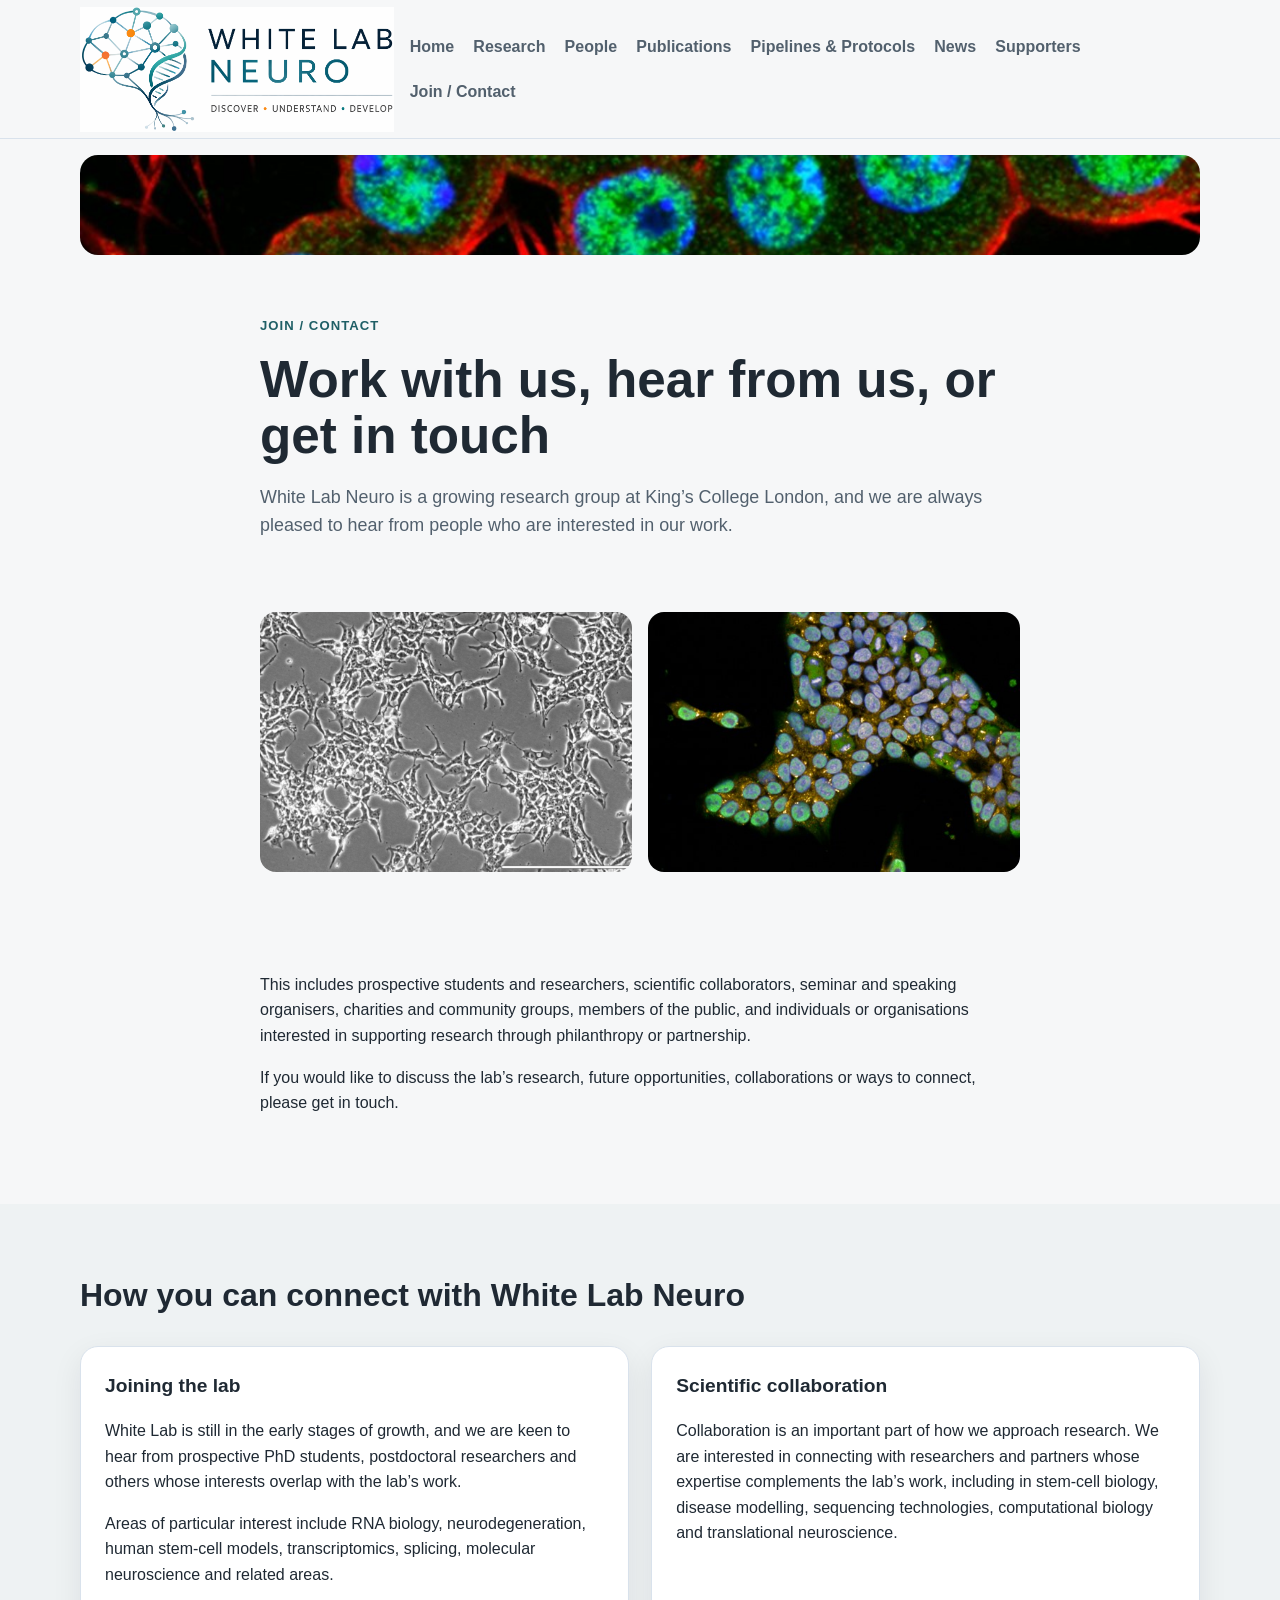
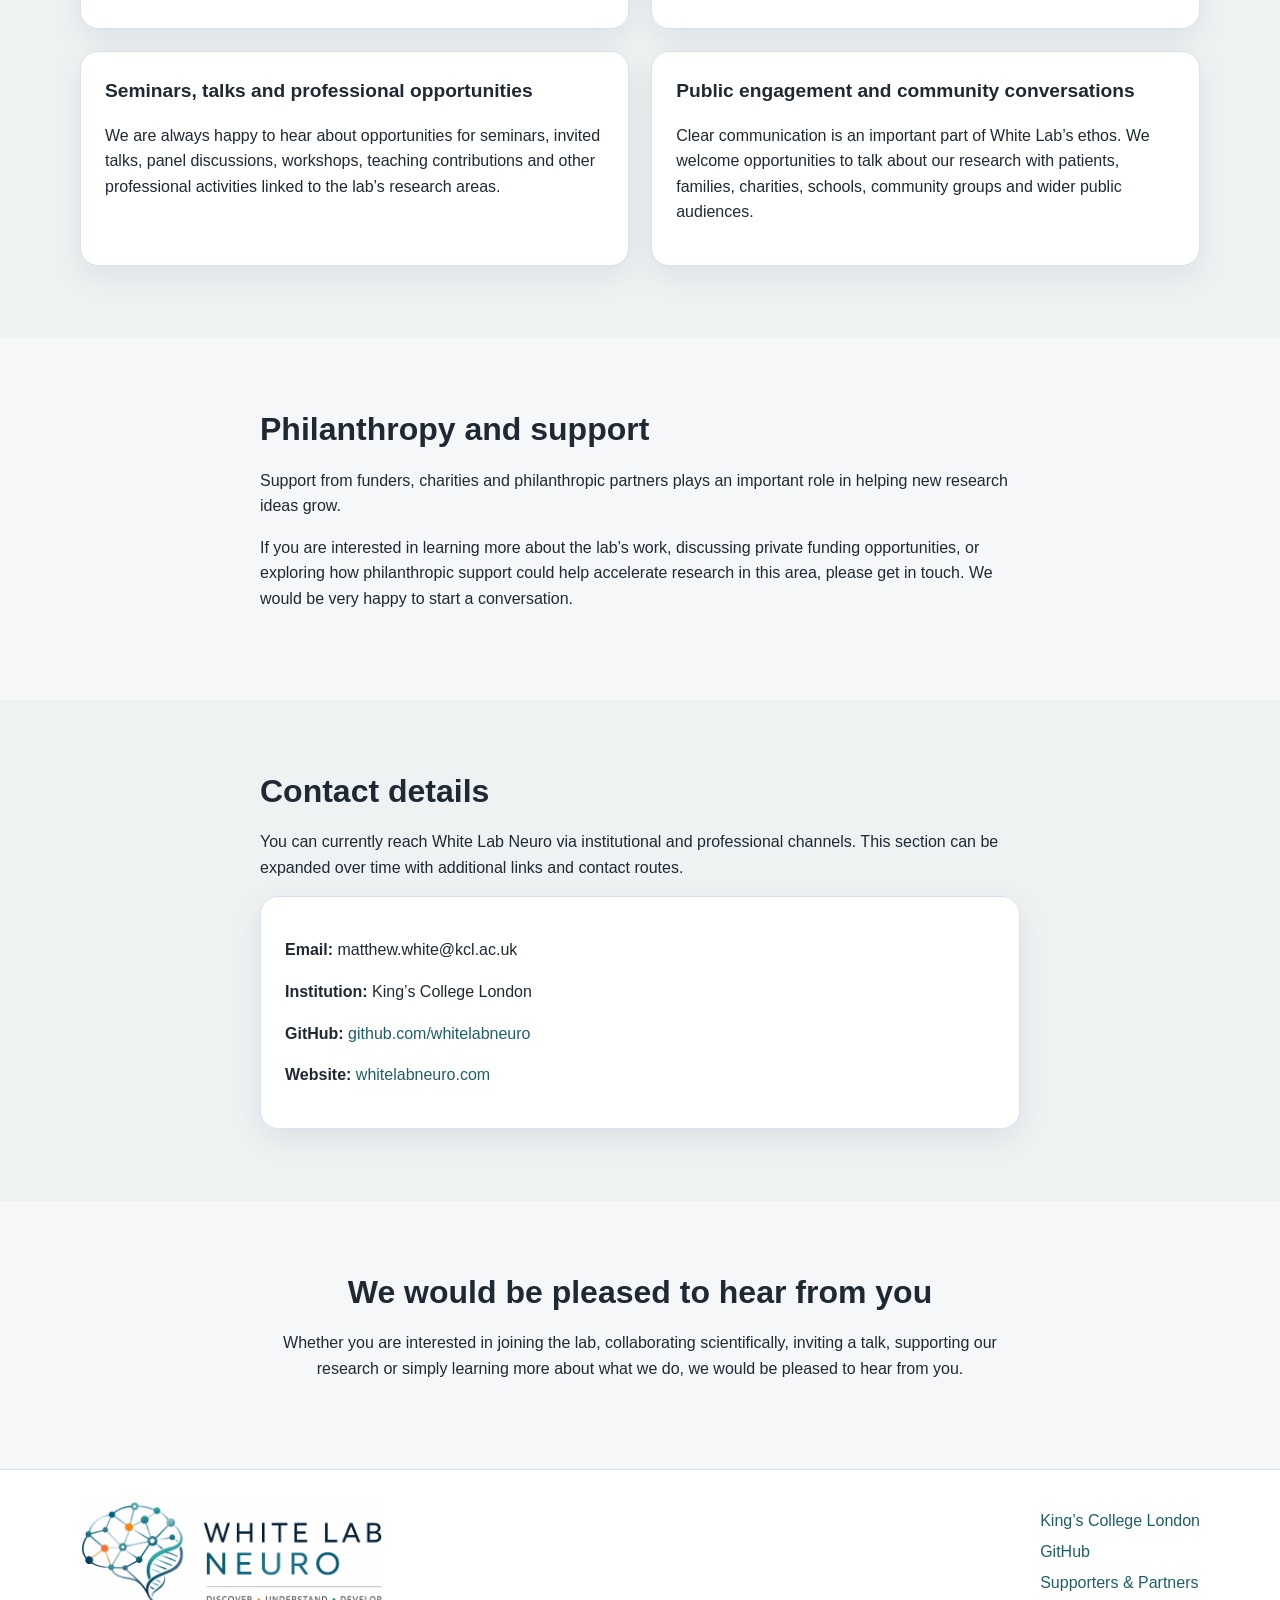
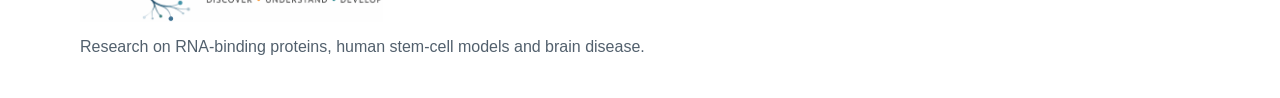
==== commit e251083e: "Update contact.html" ====
--- a/contact.html
+++ b/contact.html
@@ -166,9 +166,9 @@
   <footer class="site-footer">
     <div class="container footer-inner">
       <div>
-        <p class="footer-title">White Lab Neuro</p>
-        <p>Research on RNA-binding proteins, human stem-cell models and brain disease.</p>
-      </div>
+  <img src="images/logos/white-lab-neuro-logo.png" alt="White Lab Neuro logo" class="footer-logo">
+  <p>Research on RNA-binding proteins, human stem-cell models and brain disease.</p>
+</div>
       <div>
         <p><a href="https://www.kcl.ac.uk/" target="_blank" rel="noopener noreferrer">King’s College London</a></p>
         <p><a href="https://github.com/whitelabneuro/pipelines-and-protocols" target="_blank" rel="noopener noreferrer">GitHub</a></p>
